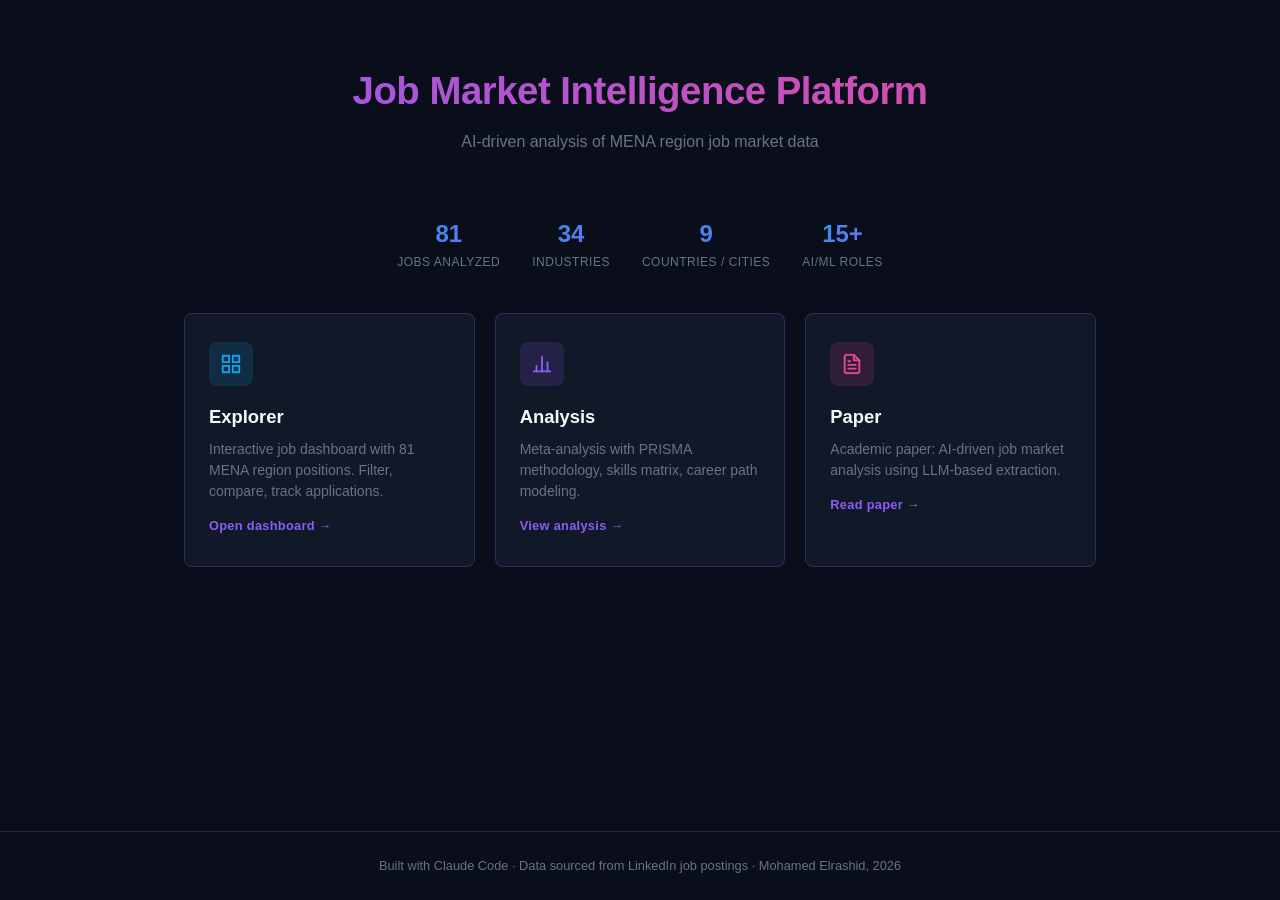
==== index.html @ 30199566 "Add meta-analysis dashboard, academic paper, and landing page - Normalize all 81 job descriptions in" ====
<!DOCTYPE html>
<html lang="en">
<head>
<meta charset="UTF-8">
<meta name="viewport" content="width=device-width, initial-scale=1.0">
<title>Job Market Intelligence Platform</title>
<style>
:root {
  --bg-deep: #0a0e1a;
  --bg-card: #111827;
  --bg-surface: #1a1f35;
  --border: rgba(139, 92, 246, 0.25);
  --border-bright: rgba(139, 92, 246, 0.5);
  --glow: rgba(139, 92, 246, 0.2);
  --glow-strong: rgba(139, 92, 246, 0.4);
  --text: #e2e8f0;
  --text-dim: #64748b;
  --text-bright: #f8fafc;
  --accent-blue: #0ea5e9;
  --accent-purple: #8b5cf6;
  --accent-pink: #ec4899;
  --grad-1: linear-gradient(135deg, #0ea5e9, #8b5cf6);
  --grad-2: linear-gradient(135deg, #8b5cf6, #ec4899);
  --radius: 8px;
  --transition: 0.2s ease;
}

*, *::before, *::after { box-sizing: border-box; margin: 0; padding: 0; }

body {
  font-family: 'Segoe UI', -apple-system, BlinkMacSystemFont, sans-serif;
  background: var(--bg-deep);
  color: var(--text);
  line-height: 1.6;
  min-height: 100vh;
  display: flex;
  flex-direction: column;
}

/* Header */
.header {
  text-align: center;
  padding: 60px 20px 40px;
}

.header h1 {
  font-size: 2.4rem;
  font-weight: 800;
  background: var(--grad-2);
  -webkit-background-clip: text;
  -webkit-text-fill-color: transparent;
  background-clip: text;
  letter-spacing: -0.5px;
}

.header p {
  color: var(--text-dim);
  font-size: 1rem;
  margin-top: 8px;
}

/* Stats bar */
.stats-bar {
  display: flex;
  justify-content: center;
  gap: 32px;
  padding: 20px;
  flex-wrap: wrap;
}

.stat {
  text-align: center;
}

.stat-value {
  font-size: 1.5rem;
  font-weight: 700;
  background: var(--grad-1);
  -webkit-background-clip: text;
  -webkit-text-fill-color: transparent;
  background-clip: text;
}

.stat-label {
  font-size: 0.75rem;
  color: var(--text-dim);
  text-transform: uppercase;
  letter-spacing: 0.5px;
}

/* Cards grid */
.cards {
  display: grid;
  grid-template-columns: repeat(auto-fit, minmax(280px, 1fr));
  gap: 20px;
  max-width: 960px;
  margin: 0 auto;
  padding: 20px 24px 40px;
  width: 100%;
}

.card {
  background: var(--bg-card);
  border: 1px solid var(--border);
  border-radius: var(--radius);
  padding: 28px 24px;
  text-decoration: none;
  color: var(--text);
  transition: var(--transition);
  display: block;
}

.card:hover {
  border-color: var(--border-bright);
  box-shadow: 0 0 24px var(--glow);
  transform: translateY(-2px);
}

.card-icon {
  width: 44px;
  height: 44px;
  border-radius: var(--radius);
  display: flex;
  align-items: center;
  justify-content: center;
  margin-bottom: 16px;
  font-size: 20px;
}

.card-icon.blue { background: rgba(14, 165, 233, 0.15); color: var(--accent-blue); }
.card-icon.purple { background: rgba(139, 92, 246, 0.15); color: var(--accent-purple); }
.card-icon.pink { background: rgba(236, 72, 153, 0.15); color: var(--accent-pink); }

.card h2 {
  font-size: 1.15rem;
  font-weight: 700;
  color: var(--text-bright);
  margin-bottom: 8px;
}

.card p {
  font-size: 0.875rem;
  color: var(--text-dim);
  line-height: 1.5;
}

.card-arrow {
  display: inline-block;
  margin-top: 14px;
  font-size: 0.8rem;
  color: var(--accent-purple);
  font-weight: 600;
  letter-spacing: 0.3px;
}

/* Footer */
.footer {
  margin-top: auto;
  text-align: center;
  padding: 24px 20px;
  border-top: 1px solid var(--border);
  font-size: 0.8rem;
  color: var(--text-dim);
}

/* Scrollbar */
::-webkit-scrollbar { width: 6px; }
::-webkit-scrollbar-track { background: var(--bg-deep); }
::-webkit-scrollbar-thumb { background: var(--border-bright); border-radius: 3px; }
</style>
</head>
<body>

<header class="header">
  <h1>Job Market Intelligence Platform</h1>
  <p>AI-driven analysis of MENA region job market data</p>
</header>

<section class="stats-bar">
  <div class="stat">
    <div class="stat-value">81</div>
    <div class="stat-label">Jobs Analyzed</div>
  </div>
  <div class="stat">
    <div class="stat-value">34</div>
    <div class="stat-label">Industries</div>
  </div>
  <div class="stat">
    <div class="stat-value">9</div>
    <div class="stat-label">Countries / Cities</div>
  </div>
  <div class="stat">
    <div class="stat-value">15+</div>
    <div class="stat-label">AI/ML Roles</div>
  </div>
</section>

<section class="cards">
  <a class="card" href="./explorer/">
    <div class="card-icon blue">
      <svg width="22" height="22" viewBox="0 0 24 24" fill="none" stroke="currentColor" stroke-width="2" stroke-linecap="round" stroke-linejoin="round">
        <rect x="3" y="3" width="7" height="7"/>
        <rect x="14" y="3" width="7" height="7"/>
        <rect x="3" y="14" width="7" height="7"/>
        <rect x="14" y="14" width="7" height="7"/>
      </svg>
    </div>
    <h2>Explorer</h2>
    <p>Interactive job dashboard with 81 MENA region positions. Filter, compare, track applications.</p>
    <span class="card-arrow">Open dashboard &rarr;</span>
  </a>

  <a class="card" href="./analysis/">
    <div class="card-icon purple">
      <svg width="22" height="22" viewBox="0 0 24 24" fill="none" stroke="currentColor" stroke-width="2" stroke-linecap="round" stroke-linejoin="round">
        <line x1="18" y1="20" x2="18" y2="10"/>
        <line x1="12" y1="20" x2="12" y2="4"/>
        <line x1="6" y1="20" x2="6" y2="14"/>
        <line x1="3" y1="20" x2="21" y2="20"/>
      </svg>
    </div>
    <h2>Analysis</h2>
    <p>Meta-analysis with PRISMA methodology, skills matrix, career path modeling.</p>
    <span class="card-arrow">View analysis &rarr;</span>
  </a>

  <a class="card" href="./paper/paper.md">
    <div class="card-icon pink">
      <svg width="22" height="22" viewBox="0 0 24 24" fill="none" stroke="currentColor" stroke-width="2" stroke-linecap="round" stroke-linejoin="round">
        <path d="M14 2H6a2 2 0 0 0-2 2v16a2 2 0 0 0 2 2h12a2 2 0 0 0 2-2V8z"/>
        <polyline points="14 2 14 8 20 8"/>
        <line x1="16" y1="13" x2="8" y2="13"/>
        <line x1="16" y1="17" x2="8" y2="17"/>
        <polyline points="10 9 9 9 8 9"/>
      </svg>
    </div>
    <h2>Paper</h2>
    <p>Academic paper: AI-driven job market analysis using LLM-based extraction.</p>
    <span class="card-arrow">Read paper &rarr;</span>
  </a>
</section>

<footer class="footer">
  Built with Claude Code &middot; Data sourced from LinkedIn job postings &middot; Mohamed Elrashid, 2026
</footer>

</body>
</html>
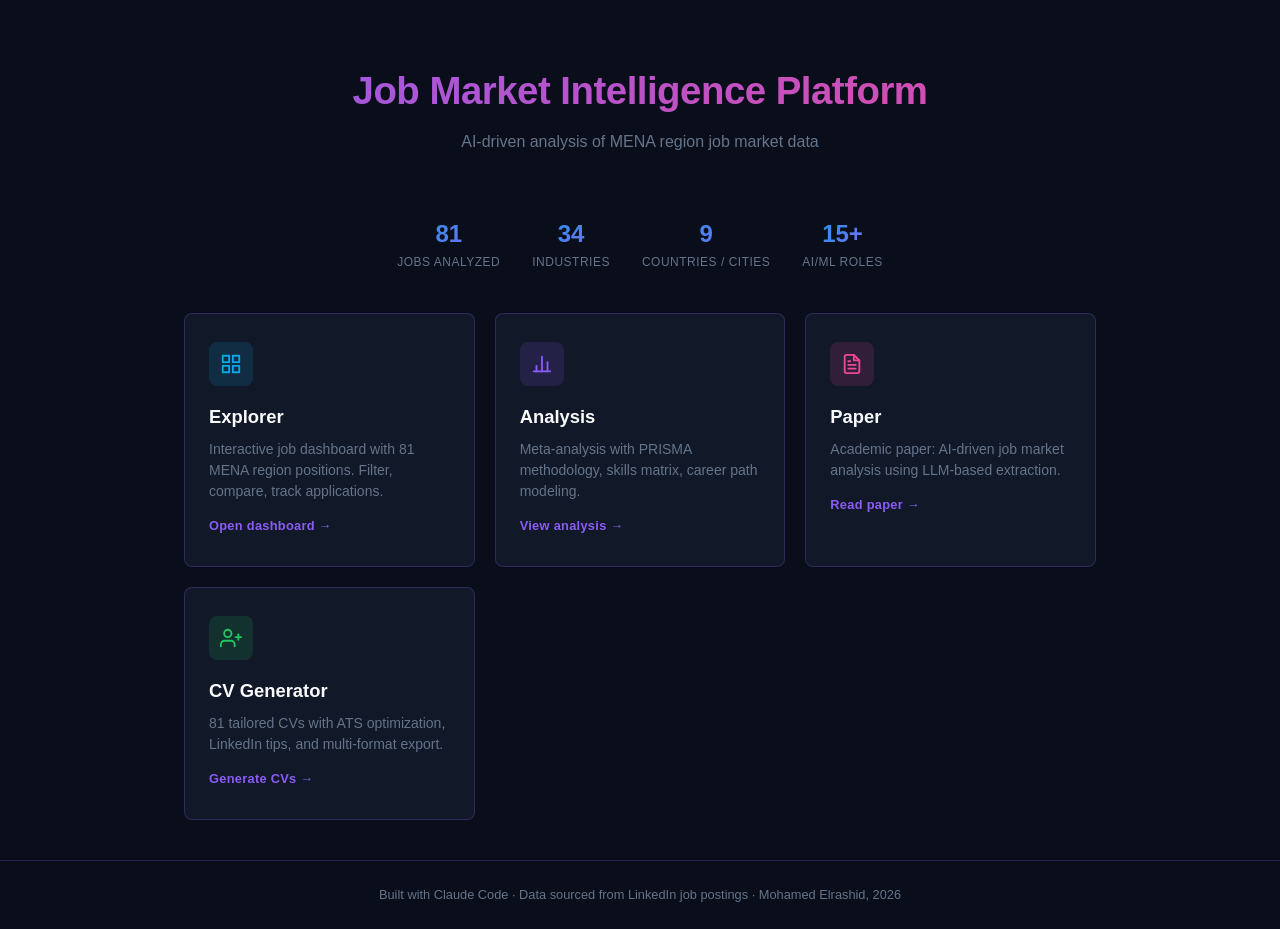
==== commit 93362114: "Add CV Generator sub-app with 81 tailored CVs and multi-format export New sub-app generates personal" ====
--- a/index.html
+++ b/index.html
@@ -130,6 +130,7 @@
 .card-icon.blue { background: rgba(14, 165, 233, 0.15); color: var(--accent-blue); }
 .card-icon.purple { background: rgba(139, 92, 246, 0.15); color: var(--accent-purple); }
 .card-icon.pink { background: rgba(236, 72, 153, 0.15); color: var(--accent-pink); }
+.card-icon.green { background: rgba(34, 197, 94, 0.15); color: #22c55e; }
 
 .card h2 {
   font-size: 1.15rem;
@@ -224,7 +225,7 @@
     <span class="card-arrow">View analysis &rarr;</span>
   </a>
 
-  <a class="card" href="./paper/paper.md">
+  <a class="card" href="./paper/">
     <div class="card-icon pink">
       <svg width="22" height="22" viewBox="0 0 24 24" fill="none" stroke="currentColor" stroke-width="2" stroke-linecap="round" stroke-linejoin="round">
         <path d="M14 2H6a2 2 0 0 0-2 2v16a2 2 0 0 0 2 2h12a2 2 0 0 0 2-2V8z"/>
@@ -238,6 +239,20 @@
     <p>Academic paper: AI-driven job market analysis using LLM-based extraction.</p>
     <span class="card-arrow">Read paper &rarr;</span>
   </a>
+
+  <a class="card" href="./cv/">
+    <div class="card-icon green">
+      <svg width="22" height="22" viewBox="0 0 24 24" fill="none" stroke="currentColor" stroke-width="2" stroke-linecap="round" stroke-linejoin="round">
+        <path d="M16 21v-2a4 4 0 0 0-4-4H5a4 4 0 0 0-4 4v2"/>
+        <circle cx="8.5" cy="7" r="4"/>
+        <line x1="20" y1="8" x2="20" y2="14"/>
+        <line x1="23" y1="11" x2="17" y2="11"/>
+      </svg>
+    </div>
+    <h2>CV Generator</h2>
+    <p>81 tailored CVs with ATS optimization, LinkedIn tips, and multi-format export.</p>
+    <span class="card-arrow">Generate CVs &rarr;</span>
+  </a>
 </section>
 
 <footer class="footer">
